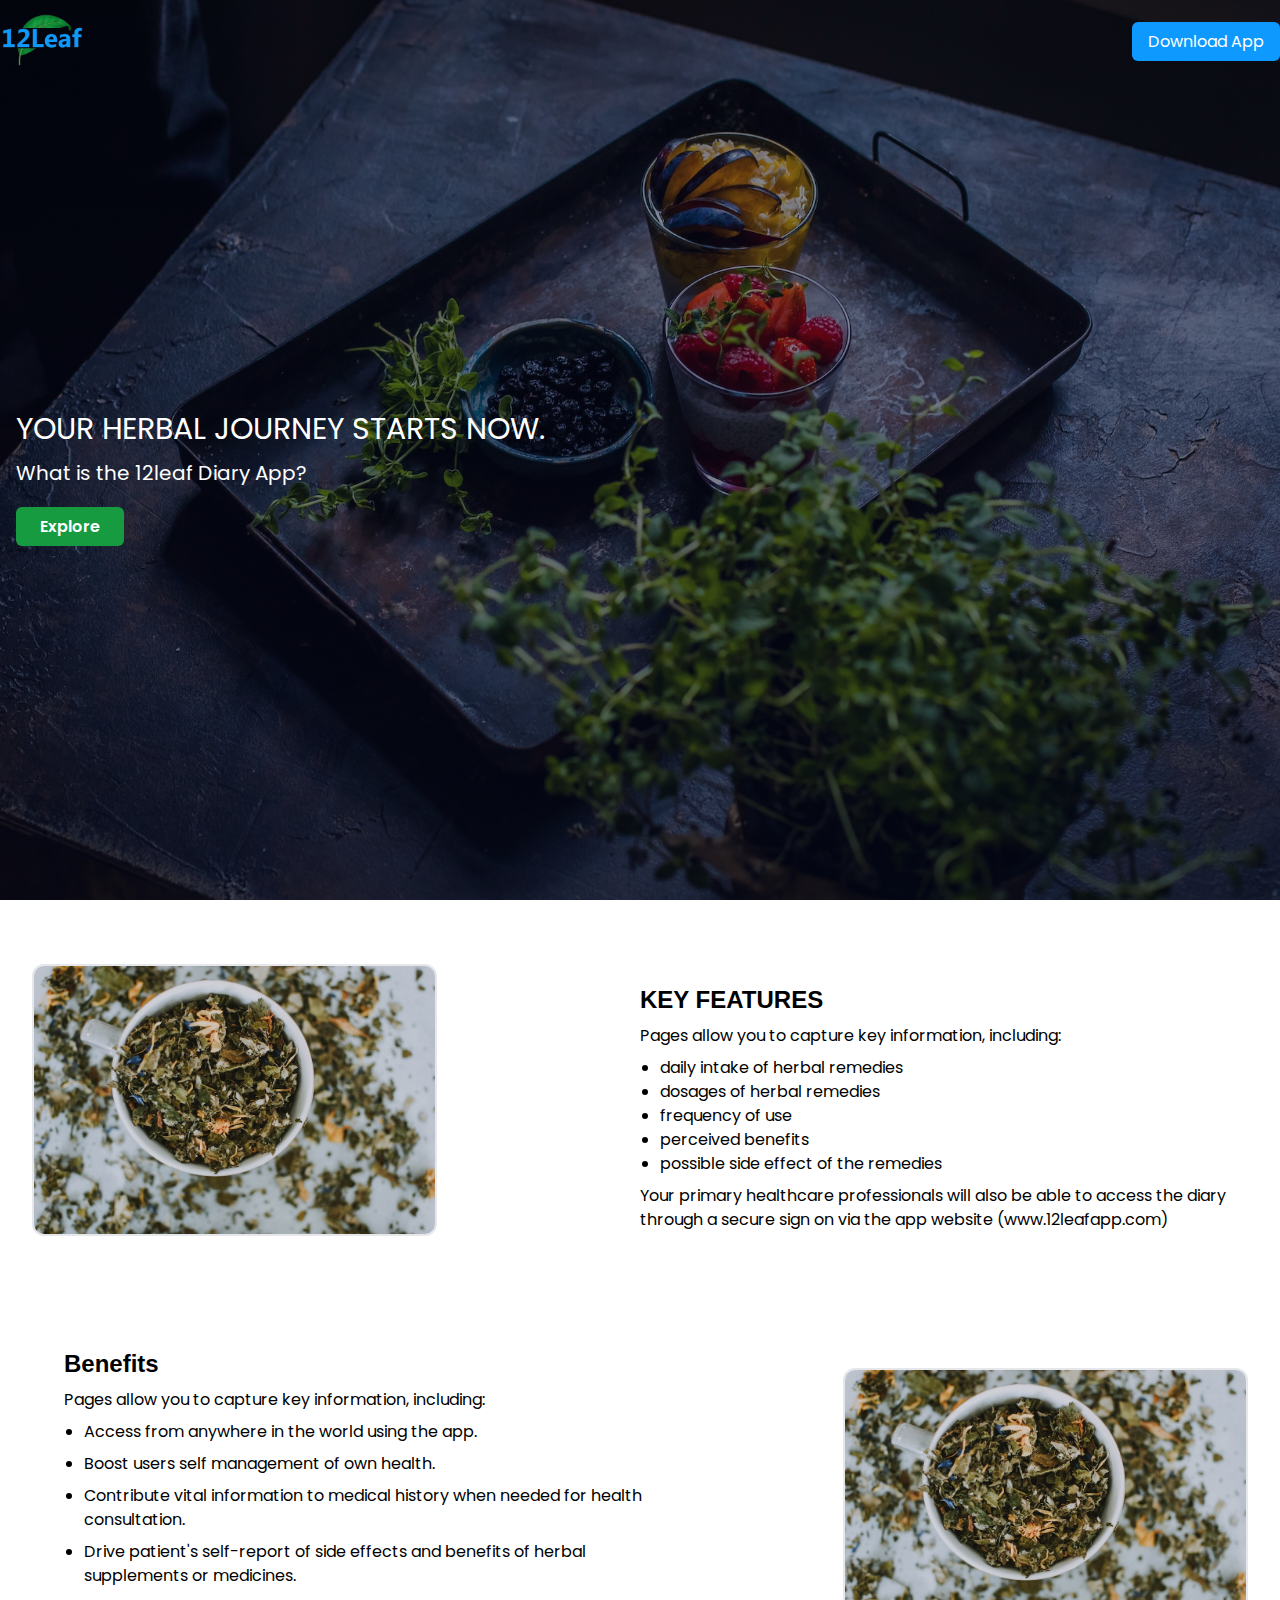
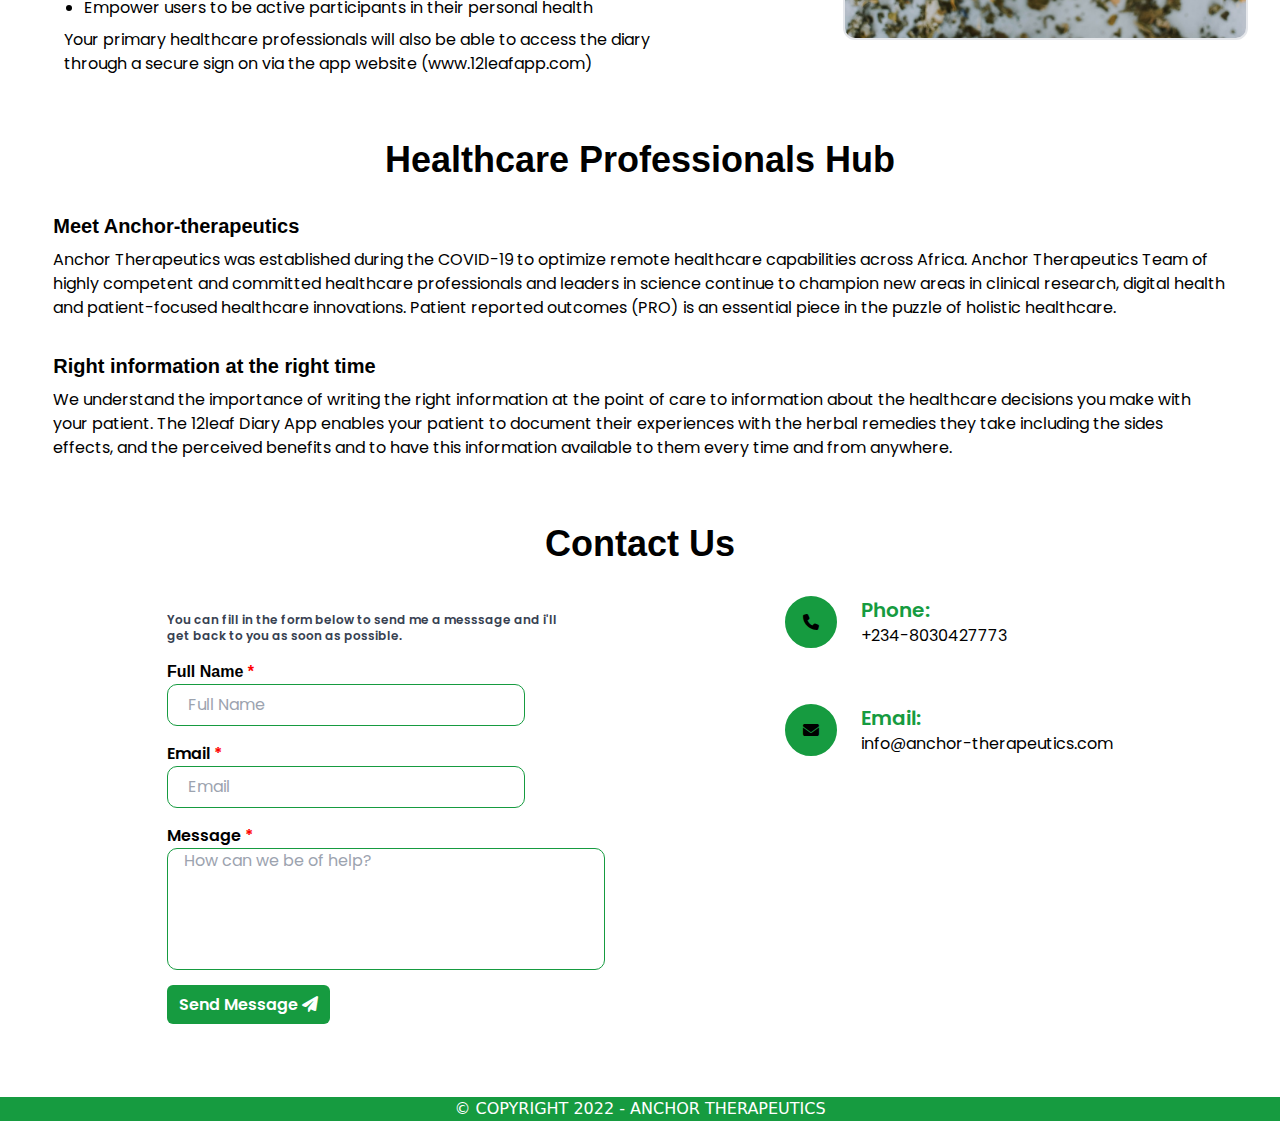
==== index.html @ 871ec303 "Add files via upload" ====
<!DOCTYPE html>
<html lang="en">

<head>
    <meta charset="UTF-8">
    <meta http-equiv="X-UA-Compatible" content="IE=edge">
    <meta name="viewport" content="width=device-width, initial-scale=1.0">
    <link rel="icon" type="image/x-icon" href="/assets/img/favicon.png">
    <title>12LeafApp - Healthcare</title>

    <!-- Google Fonts -->
    <link rel="preconnect" href="https://fonts.googleapis.com">
    <link rel="preconnect" href="https://fonts.gstatic.com" crossorigin>
    <link href="https://fonts.googleapis.com/css2?family=Poppins:wght@100;200;300;400;500;600;700&display=swap"
        rel="stylesheet">

    <!-- Google Fonts -->
    <link rel="stylesheet" href="./css/main.css">
    <link rel="stylesheet" href="Font-6.2/css/all.css">
</head>

<body style="font-family: 'Poppins', sans-serif;">

    <div  class="hero mb-8" style="background-image:linear-gradient(rgba(4,9,30,0.4),rgba(4,9,30,0.6)), url(assets/img/bg-img.jpg)">



        <div class="container mx-auto">

        <!-- Nav -->
        <div class="text-white">
            <div class="flex justify-between items-center ">
                <a href="./dashboard.html"><img src="./assets/img/12Leaf.png" alt="" width="83px"></a>
    
                <div>
                    <a href="https://play.google.com/store/apps/details?id=com.anchortherapeutics.a12leafdiary" target="_blank" class="text-white px-4 py-2 bg-blue12 rounded-md hover:bg-gradient-to-r hover:from-blue12 hover:to-green12">Download App</a>
                </div>
            </div>

            <!-- Hero Text -->
            <div class="flex flex-col  py-2 relative -bottom-80 ml-4">
                <h2 class="text-3xl mb-3">YOUR HERBAL JOURNEY STARTS NOW.</h2>
                <p class="text-xl mb-7">What is the 12leaf Diary App?
                
                    <div>
                        <a href="" class="text-white px-6 py-2 bg-green12 rounded-md font-semibold hover:bg-gradient-to-r hover:from-green12 hover:to-blue12">Explore</a>
                    </div>
                </p>
            </div>
        </div>
            
        </div>
    </div>


    <!-- Info section -->

    <div class="info container mx-auto mb-8">
        
        <!-- First info -->
        <div class="flex flex-col md:flex-row md:justify-between md:space-x-8 justify-center items-center mb-8 md:p-8">

            <div class="md:w-1/3 md:flex md:justify-center w-11/12 mb-4">
                <img src="./assets/img/pic-1.jpg" alt="" width="" class="rounded-xl border-2 border-greyy text-center">
            </div>

            <div class="md:w-1/2 w-11/12">
                <h2 class="headings text-2xl font-semibold mb-2">KEY FEATURES</h2>
                <p class="mb-2">Pages allow you to capture key information, including:</p>
                <ul class="list-disc mb-2 pl-5">
                    <li>daily intake of herbal remedies</li>
                    <li>dosages of herbal remedies</li>
                    <li>frequency of use</li>
                    <li>perceived benefits</li>
                    <li>possible side effect of the remedies</li>
                </ul>
                <p>Your primary healthcare professionals will also be able to access the diary through a secure sign on via the app website (www.12leafapp.com)</p>
            </div>
        </div>


        <!-- Second info -->
        <div class="flex flex-col md:flex-row-reverse md:justify-between md:space-x-8 justify-center items-center mb-8 md:p-8">

            <div class="md:w-1/3 md:flex md:justify-center w-11/12 mb-4">
                <img src="./assets/img/pic-1.jpg" alt="" width="" class="rounded-xl border-2 border-greyy text-center">
            </div>

            <div class="md:w-1/2 w-11/12">
                <h2 class="headings text-2xl font-semibold mb-2">Benefits</h2>
                <p class="mb-2">Pages allow you to capture key information, including:</p>
                <ul class="list-disc mb-2 space-y-2 pl-5">
                    <li>Access from anywhere in the world using the app.</li>
                    <li>Boost users self management of own health.</li>
                    <li>Contribute vital information to medical history when needed for health consultation.</li>
                    <li>Drive patient's self-report of side effects and benefits of herbal supplements or medicines.</li>
                    <li>Empower users to be active participants in their personal health</li>
                </ul>
                <p>Your primary healthcare professionals will also be able to access the diary through a secure sign on via the app website (www.12leafapp.com)</p>
            </div>
        </div>


        <!-- Third Info -->
        <div class="w-11/12 mx-auto">
            <h2 class="text-center headings font-bold text-4xl mb-8">Healthcare Professionals Hub</h2>

            <div class="space-y-2 mb-8">
                <h4 class="headings font-semibold text-xl">Meet Anchor-therapeutics</h4>
                <p>
                    Anchor Therapeutics was established during the COVID-19 to optimize remote healthcare capabilities across Africa. 
    
                    Anchor Therapeutics Team of highly competent and committed healthcare professionals and leaders in science continue to champion new areas in clinical research, digital health and patient-focused healthcare innovations.
    
                    Patient reported outcomes (PRO) is an essential piece in the puzzle of holistic healthcare.
    
                </p>
            </div>

            <div class="space-y-2 mb-8">
                <h4 class="headings font-semibold text-xl">Right information at the right time</h4>
                <p>
                    We understand the importance of writing the right information at the point of care to information about the healthcare decisions you make with your patient.

                    The 12leaf Diary App enables your patient to document their experiences with the herbal remedies they take including the sides effects, and the perceived benefits and to have this information available to them every time and from anywhere.

                </p>
            </div>
        </div>
    </div>


    <!-- Contact section -->
    <div class="w-11/12 mx-auto mb-8">
        <h2 class="headings text-4xl font-bold text-center mb-8">Contact Us</h2>

        

        <!-- Form -->

        <div class="flex flex-col md:flex-row md:justify-around">
            <div class="space-y-4 form-input mb-8 py-4 md:w-1/3">
                <p class="mb-4 text-xs font-semibold text-gray-700">You can fill in the form below to send me a messsage and i'll get back to you as soon as possible.</p>
                <div>
                    <label for="name" class="text-md font-semibold headings">Full Name <span class="asterisk">*</span> </label> <br>
                    <input type="text" name="name" id="" placeholder="Full Name" required class="px-5 py-2">
                </div>
    
                <div>
                    <label for="email" class="text-md font-semibold">Email <span class="asterisk">*</span> </label> <br>
                    <input type="text" name="email" id="" placeholder="Email" class="md:px-5 py-2" required>
                </div>
    
                <div class="mb-8">
                    <label for="message" class="text-md font-semibold">Message <span class="asterisk">*</span> </label> <br>
                    <textarea name="" id="" cols="30" rows="5" placeholder="How can we be of help?" required class="pl-4"></textarea>
                </div>
    
                <div>
                    <a href="http://" target="_blank" rel="noopener noreferrer" class=" bg-green12 px-3 py-2 rounded-md text-white font-semibold mt-8 hover:bg-gradient-to-r hover:from-blue12 hover:to-green12"">Send Message <i class="fa-solid fa-paper-plane"></i></a>
                </div>
            </div>
    
            <div class=" w-fit">
    
                <div class="flex justify-between flex-col space-y-14 w-fit">
                    <div class="flex space-x-6 items-center w-fit">
                        <i class="fa-solid fa-phone border-2 border-green12 p-4 rounded-full bg-green12"></i>
                        <p>
                            <span class="text-xl font-semibold text-green12 mb-2">Phone:</span> <br>
                            +234-8030427773
                        </p>
                    </div>

                    <div class="flex space-x-6 items-center w-fit">
                        <i class="fa-solid fa-envelope border-2 border-green12 p-4 rounded-full bg-green12"></i>
                        <p>
                            <span class="text-xl font-semibold text-green12 mb-2">Email:</span> <br>
                            <a href="mailto:info@anchor-therapeutics.com" target="_blank">info@anchor-therapeutics.com</a>
                        </p>
                    </div>
                </div>
            </div>
        </div>
    </div>


    <!-- Footer -->
    <div class="bg-green12">
        <p class="text-md text-center text-white font-sans">&copy COPYRIGHT 2022 - ANCHOR THERAPEUTICS</p>
        
    </div>

    <script src="./main.js"></script>
</body>

</html>
---- css/main.css ----
/*
! tailwindcss v3.1.8 | MIT License | https://tailwindcss.com
*/

/*
1. Prevent padding and border from affecting element width. (https://github.com/mozdevs/cssremedy/issues/4)
2. Allow adding a border to an element by just adding a border-width. (https://github.com/tailwindcss/tailwindcss/pull/116)
*/

*,
::before,
::after {
  box-sizing: border-box;
  /* 1 */
  border-width: 0;
  /* 2 */
  border-style: solid;
  /* 2 */
  border-color: #e5e7eb;
  /* 2 */
}

::before,
::after {
  --tw-content: '';
}

/*
1. Use a consistent sensible line-height in all browsers.
2. Prevent adjustments of font size after orientation changes in iOS.
3. Use a more readable tab size.
4. Use the user's configured `sans` font-family by default.
*/

html {
  line-height: 1.5;
  /* 1 */
  -webkit-text-size-adjust: 100%;
  /* 2 */
  -moz-tab-size: 4;
  /* 3 */
  -o-tab-size: 4;
     tab-size: 4;
  /* 3 */
  font-family: ui-sans-serif, system-ui, -apple-system, BlinkMacSystemFont, "Segoe UI", Roboto, "Helvetica Neue", Arial, "Noto Sans", sans-serif, "Apple Color Emoji", "Segoe UI Emoji", "Segoe UI Symbol", "Noto Color Emoji";
  /* 4 */
}

/*
1. Remove the margin in all browsers.
2. Inherit line-height from `html` so users can set them as a class directly on the `html` element.
*/

body {
  margin: 0;
  /* 1 */
  line-height: inherit;
  /* 2 */
}

/*
1. Add the correct height in Firefox.
2. Correct the inheritance of border color in Firefox. (https://bugzilla.mozilla.org/show_bug.cgi?id=190655)
3. Ensure horizontal rules are visible by default.
*/

hr {
  height: 0;
  /* 1 */
  color: inherit;
  /* 2 */
  border-top-width: 1px;
  /* 3 */
}

/*
Add the correct text decoration in Chrome, Edge, and Safari.
*/

abbr:where([title]) {
  -webkit-text-decoration: underline dotted;
          text-decoration: underline dotted;
}

/*
Remove the default font size and weight for headings.
*/

h1,
h2,
h3,
h4,
h5,
h6 {
  font-size: inherit;
  font-weight: inherit;
}

/*
Reset links to optimize for opt-in styling instead of opt-out.
*/

a {
  color: inherit;
  text-decoration: inherit;
}

/*
Add the correct font weight in Edge and Safari.
*/

b,
strong {
  font-weight: bolder;
}

/*
1. Use the user's configured `mono` font family by default.
2. Correct the odd `em` font sizing in all browsers.
*/

code,
kbd,
samp,
pre {
  font-family: ui-monospace, SFMono-Regular, Menlo, Monaco, Consolas, "Liberation Mono", "Courier New", monospace;
  /* 1 */
  font-size: 1em;
  /* 2 */
}

/*
Add the correct font size in all browsers.
*/

small {
  font-size: 80%;
}

/*
Prevent `sub` and `sup` elements from affecting the line height in all browsers.
*/

sub,
sup {
  font-size: 75%;
  line-height: 0;
  position: relative;
  vertical-align: baseline;
}

sub {
  bottom: -0.25em;
}

sup {
  top: -0.5em;
}

/*
1. Remove text indentation from table contents in Chrome and Safari. (https://bugs.chromium.org/p/chromium/issues/detail?id=999088, https://bugs.webkit.org/show_bug.cgi?id=201297)
2. Correct table border color inheritance in all Chrome and Safari. (https://bugs.chromium.org/p/chromium/issues/detail?id=935729, https://bugs.webkit.org/show_bug.cgi?id=195016)
3. Remove gaps between table borders by default.
*/

table {
  text-indent: 0;
  /* 1 */
  border-color: inherit;
  /* 2 */
  border-collapse: collapse;
  /* 3 */
}

/*
1. Change the font styles in all browsers.
2. Remove the margin in Firefox and Safari.
3. Remove default padding in all browsers.
*/

button,
input,
optgroup,
select,
textarea {
  font-family: inherit;
  /* 1 */
  font-size: 100%;
  /* 1 */
  font-weight: inherit;
  /* 1 */
  line-height: inherit;
  /* 1 */
  color: inherit;
  /* 1 */
  margin: 0;
  /* 2 */
  padding: 0;
  /* 3 */
}

/*
Remove the inheritance of text transform in Edge and Firefox.
*/

button,
select {
  text-transform: none;
}

/*
1. Correct the inability to style clickable types in iOS and Safari.
2. Remove default button styles.
*/

button,
[type='button'],
[type='reset'],
[type='submit'] {
  -webkit-appearance: button;
  /* 1 */
  background-color: transparent;
  /* 2 */
  background-image: none;
  /* 2 */
}

/*
Use the modern Firefox focus style for all focusable elements.
*/

:-moz-focusring {
  outline: auto;
}

/*
Remove the additional `:invalid` styles in Firefox. (https://github.com/mozilla/gecko-dev/blob/2f9eacd9d3d995c937b4251a5557d95d494c9be1/layout/style/res/forms.css#L728-L737)
*/

:-moz-ui-invalid {
  box-shadow: none;
}

/*
Add the correct vertical alignment in Chrome and Firefox.
*/

progress {
  vertical-align: baseline;
}

/*
Correct the cursor style of increment and decrement buttons in Safari.
*/

::-webkit-inner-spin-button,
::-webkit-outer-spin-button {
  height: auto;
}

/*
1. Correct the odd appearance in Chrome and Safari.
2. Correct the outline style in Safari.
*/

[type='search'] {
  -webkit-appearance: textfield;
  /* 1 */
  outline-offset: -2px;
  /* 2 */
}

/*
Remove the inner padding in Chrome and Safari on macOS.
*/

::-webkit-search-decoration {
  -webkit-appearance: none;
}

/*
1. Correct the inability to style clickable types in iOS and Safari.
2. Change font properties to `inherit` in Safari.
*/

::-webkit-file-upload-button {
  -webkit-appearance: button;
  /* 1 */
  font: inherit;
  /* 2 */
}

/*
Add the correct display in Chrome and Safari.
*/

summary {
  display: list-item;
}

/*
Removes the default spacing and border for appropriate elements.
*/

blockquote,
dl,
dd,
h1,
h2,
h3,
h4,
h5,
h6,
hr,
figure,
p,
pre {
  margin: 0;
}

fieldset {
  margin: 0;
  padding: 0;
}

legend {
  padding: 0;
}

ol,
ul,
menu {
  list-style: none;
  margin: 0;
  padding: 0;
}

/*
Prevent resizing textareas horizontally by default.
*/

textarea {
  resize: vertical;
}

/*
1. Reset the default placeholder opacity in Firefox. (https://github.com/tailwindlabs/tailwindcss/issues/3300)
2. Set the default placeholder color to the user's configured gray 400 color.
*/

input::-moz-placeholder, textarea::-moz-placeholder {
  opacity: 1;
  /* 1 */
  color: #9ca3af;
  /* 2 */
}

input::placeholder,
textarea::placeholder {
  opacity: 1;
  /* 1 */
  color: #9ca3af;
  /* 2 */
}

/*
Set the default cursor for buttons.
*/

button,
[role="button"] {
  cursor: pointer;
}

/*
Make sure disabled buttons don't get the pointer cursor.
*/

:disabled {
  cursor: default;
}

/*
1. Make replaced elements `display: block` by default. (https://github.com/mozdevs/cssremedy/issues/14)
2. Add `vertical-align: middle` to align replaced elements more sensibly by default. (https://github.com/jensimmons/cssremedy/issues/14#issuecomment-634934210)
   This can trigger a poorly considered lint error in some tools but is included by design.
*/

img,
svg,
video,
canvas,
audio,
iframe,
embed,
object {
  display: block;
  /* 1 */
  vertical-align: middle;
  /* 2 */
}

/*
Constrain images and videos to the parent width and preserve their intrinsic aspect ratio. (https://github.com/mozdevs/cssremedy/issues/14)
*/

img,
video {
  max-width: 100%;
  height: auto;
}

*, ::before, ::after {
  --tw-border-spacing-x: 0;
  --tw-border-spacing-y: 0;
  --tw-translate-x: 0;
  --tw-translate-y: 0;
  --tw-rotate: 0;
  --tw-skew-x: 0;
  --tw-skew-y: 0;
  --tw-scale-x: 1;
  --tw-scale-y: 1;
  --tw-pan-x:  ;
  --tw-pan-y:  ;
  --tw-pinch-zoom:  ;
  --tw-scroll-snap-strictness: proximity;
  --tw-ordinal:  ;
  --tw-slashed-zero:  ;
  --tw-numeric-figure:  ;
  --tw-numeric-spacing:  ;
  --tw-numeric-fraction:  ;
  --tw-ring-inset:  ;
  --tw-ring-offset-width: 0px;
  --tw-ring-offset-color: #fff;
  --tw-ring-color: rgb(59 130 246 / 0.5);
  --tw-ring-offset-shadow: 0 0 #0000;
  --tw-ring-shadow: 0 0 #0000;
  --tw-shadow: 0 0 #0000;
  --tw-shadow-colored: 0 0 #0000;
  --tw-blur:  ;
  --tw-brightness:  ;
  --tw-contrast:  ;
  --tw-grayscale:  ;
  --tw-hue-rotate:  ;
  --tw-invert:  ;
  --tw-saturate:  ;
  --tw-sepia:  ;
  --tw-drop-shadow:  ;
  --tw-backdrop-blur:  ;
  --tw-backdrop-brightness:  ;
  --tw-backdrop-contrast:  ;
  --tw-backdrop-grayscale:  ;
  --tw-backdrop-hue-rotate:  ;
  --tw-backdrop-invert:  ;
  --tw-backdrop-opacity:  ;
  --tw-backdrop-saturate:  ;
  --tw-backdrop-sepia:  ;
}

::-webkit-backdrop {
  --tw-border-spacing-x: 0;
  --tw-border-spacing-y: 0;
  --tw-translate-x: 0;
  --tw-translate-y: 0;
  --tw-rotate: 0;
  --tw-skew-x: 0;
  --tw-skew-y: 0;
  --tw-scale-x: 1;
  --tw-scale-y: 1;
  --tw-pan-x:  ;
  --tw-pan-y:  ;
  --tw-pinch-zoom:  ;
  --tw-scroll-snap-strictness: proximity;
  --tw-ordinal:  ;
  --tw-slashed-zero:  ;
  --tw-numeric-figure:  ;
  --tw-numeric-spacing:  ;
  --tw-numeric-fraction:  ;
  --tw-ring-inset:  ;
  --tw-ring-offset-width: 0px;
  --tw-ring-offset-color: #fff;
  --tw-ring-color: rgb(59 130 246 / 0.5);
  --tw-ring-offset-shadow: 0 0 #0000;
  --tw-ring-shadow: 0 0 #0000;
  --tw-shadow: 0 0 #0000;
  --tw-shadow-colored: 0 0 #0000;
  --tw-blur:  ;
  --tw-brightness:  ;
  --tw-contrast:  ;
  --tw-grayscale:  ;
  --tw-hue-rotate:  ;
  --tw-invert:  ;
  --tw-saturate:  ;
  --tw-sepia:  ;
  --tw-drop-shadow:  ;
  --tw-backdrop-blur:  ;
  --tw-backdrop-brightness:  ;
  --tw-backdrop-contrast:  ;
  --tw-backdrop-grayscale:  ;
  --tw-backdrop-hue-rotate:  ;
  --tw-backdrop-invert:  ;
  --tw-backdrop-opacity:  ;
  --tw-backdrop-saturate:  ;
  --tw-backdrop-sepia:  ;
}

::backdrop {
  --tw-border-spacing-x: 0;
  --tw-border-spacing-y: 0;
  --tw-translate-x: 0;
  --tw-translate-y: 0;
  --tw-rotate: 0;
  --tw-skew-x: 0;
  --tw-skew-y: 0;
  --tw-scale-x: 1;
  --tw-scale-y: 1;
  --tw-pan-x:  ;
  --tw-pan-y:  ;
  --tw-pinch-zoom:  ;
  --tw-scroll-snap-strictness: proximity;
  --tw-ordinal:  ;
  --tw-slashed-zero:  ;
  --tw-numeric-figure:  ;
  --tw-numeric-spacing:  ;
  --tw-numeric-fraction:  ;
  --tw-ring-inset:  ;
  --tw-ring-offset-width: 0px;
  --tw-ring-offset-color: #fff;
  --tw-ring-color: rgb(59 130 246 / 0.5);
  --tw-ring-offset-shadow: 0 0 #0000;
  --tw-ring-shadow: 0 0 #0000;
  --tw-shadow: 0 0 #0000;
  --tw-shadow-colored: 0 0 #0000;
  --tw-blur:  ;
  --tw-brightness:  ;
  --tw-contrast:  ;
  --tw-grayscale:  ;
  --tw-hue-rotate:  ;
  --tw-invert:  ;
  --tw-saturate:  ;
  --tw-sepia:  ;
  --tw-drop-shadow:  ;
  --tw-backdrop-blur:  ;
  --tw-backdrop-brightness:  ;
  --tw-backdrop-contrast:  ;
  --tw-backdrop-grayscale:  ;
  --tw-backdrop-hue-rotate:  ;
  --tw-backdrop-invert:  ;
  --tw-backdrop-opacity:  ;
  --tw-backdrop-saturate:  ;
  --tw-backdrop-sepia:  ;
}

.container {
  width: 100%;
}

@media (min-width: 640px) {
  .container {
    max-width: 640px;
  }
}

@media (min-width: 768px) {
  .container {
    max-width: 768px;
  }
}

@media (min-width: 1024px) {
  .container {
    max-width: 1024px;
  }
}

@media (min-width: 1280px) {
  .container {
    max-width: 1280px;
  }
}

@media (min-width: 1536px) {
  .container {
    max-width: 1536px;
  }
}

.absolute {
  position: absolute;
}

.relative {
  position: relative;
}

.top-14 {
  top: 3.5rem;
}

.right-20 {
  right: 5rem;
}

.-bottom-80 {
  bottom: -20rem;
}

.mx-auto {
  margin-left: auto;
  margin-right: auto;
}

.my-20 {
  margin-top: 5rem;
  margin-bottom: 5rem;
}

.mr-4 {
  margin-right: 1rem;
}

.mt-3 {
  margin-top: 0.75rem;
}

.mt-1 {
  margin-top: 0.25rem;
}

.mt-6 {
  margin-top: 1.5rem;
}

.mt-4 {
  margin-top: 1rem;
}

.mb-6 {
  margin-bottom: 1.5rem;
}

.mt-16 {
  margin-top: 4rem;
}

.ml-1 {
  margin-left: 0.25rem;
}

.mb-8 {
  margin-bottom: 2rem;
}

.ml-4 {
  margin-left: 1rem;
}

.mb-3 {
  margin-bottom: 0.75rem;
}

.mb-7 {
  margin-bottom: 1.75rem;
}

.mb-4 {
  margin-bottom: 1rem;
}

.mb-2 {
  margin-bottom: 0.5rem;
}

.mt-8 {
  margin-top: 2rem;
}

.block {
  display: block;
}

.flex {
  display: flex;
}

.hidden {
  display: none;
}

.h-16 {
  height: 4rem;
}

.h-screen {
  height: 100vh;
}

.w-11\/12 {
  width: 91.666667%;
}

.w-10\/12 {
  width: 83.333333%;
}

.w-fit {
  width: -webkit-fit-content;
  width: -moz-fit-content;
  width: fit-content;
}

.w-5\/6 {
  width: 83.333333%;
}

.w-full {
  width: 100%;
}

.list-disc {
  list-style-type: disc;
}

.flex-col {
  flex-direction: column;
}

.items-center {
  align-items: center;
}

.justify-center {
  justify-content: center;
}

.justify-between {
  justify-content: space-between;
}

.justify-around {
  justify-content: space-around;
}

.justify-evenly {
  justify-content: space-evenly;
}

.space-y-3 > :not([hidden]) ~ :not([hidden]) {
  --tw-space-y-reverse: 0;
  margin-top: calc(0.75rem * calc(1 - var(--tw-space-y-reverse)));
  margin-bottom: calc(0.75rem * var(--tw-space-y-reverse));
}

.space-x-4 > :not([hidden]) ~ :not([hidden]) {
  --tw-space-x-reverse: 0;
  margin-right: calc(1rem * var(--tw-space-x-reverse));
  margin-left: calc(1rem * calc(1 - var(--tw-space-x-reverse)));
}

.space-y-8 > :not([hidden]) ~ :not([hidden]) {
  --tw-space-y-reverse: 0;
  margin-top: calc(2rem * calc(1 - var(--tw-space-y-reverse)));
  margin-bottom: calc(2rem * var(--tw-space-y-reverse));
}

.space-x-16 > :not([hidden]) ~ :not([hidden]) {
  --tw-space-x-reverse: 0;
  margin-right: calc(4rem * var(--tw-space-x-reverse));
  margin-left: calc(4rem * calc(1 - var(--tw-space-x-reverse)));
}

.space-y-4 > :not([hidden]) ~ :not([hidden]) {
  --tw-space-y-reverse: 0;
  margin-top: calc(1rem * calc(1 - var(--tw-space-y-reverse)));
  margin-bottom: calc(1rem * var(--tw-space-y-reverse));
}

.space-x-3 > :not([hidden]) ~ :not([hidden]) {
  --tw-space-x-reverse: 0;
  margin-right: calc(0.75rem * var(--tw-space-x-reverse));
  margin-left: calc(0.75rem * calc(1 - var(--tw-space-x-reverse)));
}

.space-x-6 > :not([hidden]) ~ :not([hidden]) {
  --tw-space-x-reverse: 0;
  margin-right: calc(1.5rem * var(--tw-space-x-reverse));
  margin-left: calc(1.5rem * calc(1 - var(--tw-space-x-reverse)));
}

.space-y-12 > :not([hidden]) ~ :not([hidden]) {
  --tw-space-y-reverse: 0;
  margin-top: calc(3rem * calc(1 - var(--tw-space-y-reverse)));
  margin-bottom: calc(3rem * var(--tw-space-y-reverse));
}

.space-y-2 > :not([hidden]) ~ :not([hidden]) {
  --tw-space-y-reverse: 0;
  margin-top: calc(0.5rem * calc(1 - var(--tw-space-y-reverse)));
  margin-bottom: calc(0.5rem * var(--tw-space-y-reverse));
}

.space-y-14 > :not([hidden]) ~ :not([hidden]) {
  --tw-space-y-reverse: 0;
  margin-top: calc(3.5rem * calc(1 - var(--tw-space-y-reverse)));
  margin-bottom: calc(3.5rem * var(--tw-space-y-reverse));
}

.space-x-1 > :not([hidden]) ~ :not([hidden]) {
  --tw-space-x-reverse: 0;
  margin-right: calc(0.25rem * var(--tw-space-x-reverse));
  margin-left: calc(0.25rem * calc(1 - var(--tw-space-x-reverse)));
}

.space-y-6 > :not([hidden]) ~ :not([hidden]) {
  --tw-space-y-reverse: 0;
  margin-top: calc(1.5rem * calc(1 - var(--tw-space-y-reverse)));
  margin-bottom: calc(1.5rem * var(--tw-space-y-reverse));
}

.space-y-1 > :not([hidden]) ~ :not([hidden]) {
  --tw-space-y-reverse: 0;
  margin-top: calc(0.25rem * calc(1 - var(--tw-space-y-reverse)));
  margin-bottom: calc(0.25rem * var(--tw-space-y-reverse));
}

.rounded-lg {
  border-radius: 0.5rem;
}

.rounded-full {
  border-radius: 9999px;
}

.rounded-md {
  border-radius: 0.375rem;
}

.rounded-xl {
  border-radius: 0.75rem;
}

.rounded-tl-lg {
  border-top-left-radius: 0.5rem;
}

.rounded-tr-lg {
  border-top-right-radius: 0.5rem;
}

.rounded-br-lg {
  border-bottom-right-radius: 0.5rem;
}

.rounded-tl-xl {
  border-top-left-radius: 0.75rem;
}

.rounded-bl-xl {
  border-bottom-left-radius: 0.75rem;
}

.rounded-tr-xl {
  border-top-right-radius: 0.75rem;
}

.rounded-br-xl {
  border-bottom-right-radius: 0.75rem;
}

.border-2 {
  border-width: 2px;
}

.border-solid {
  border-style: solid;
}

.border-green12 {
  --tw-border-opacity: 1;
  border-color: rgb(22 155 64 / var(--tw-border-opacity));
}

.border-blue-500 {
  --tw-border-opacity: 1;
  border-color: rgb(59 130 246 / var(--tw-border-opacity));
}

.border-gray-700 {
  --tw-border-opacity: 1;
  border-color: rgb(55 65 81 / var(--tw-border-opacity));
}

.bg-gray-300 {
  --tw-bg-opacity: 1;
  background-color: rgb(209 213 219 / var(--tw-bg-opacity));
}

.bg-white {
  --tw-bg-opacity: 1;
  background-color: rgb(255 255 255 / var(--tw-bg-opacity));
}

.bg-gray-500 {
  --tw-bg-opacity: 1;
  background-color: rgb(107 114 128 / var(--tw-bg-opacity));
}

.bg-grey12 {
  --tw-bg-opacity: 1;
  background-color: rgb(229 229 229 / var(--tw-bg-opacity));
}

.bg-blue12 {
  --tw-bg-opacity: 1;
  background-color: rgb(14 153 254 / var(--tw-bg-opacity));
}

.bg-green12 {
  --tw-bg-opacity: 1;
  background-color: rgb(22 155 64 / var(--tw-bg-opacity));
}

.bg-gradient-to-r {
  background-image: linear-gradient(to right, var(--tw-gradient-stops));
}

.from-green12 {
  --tw-gradient-from: #169B40;
  --tw-gradient-to: rgb(22 155 64 / 0);
  --tw-gradient-stops: var(--tw-gradient-from), var(--tw-gradient-to);
}

.to-blue12 {
  --tw-gradient-to: #0E99FE;
}

.p-1 {
  padding: 0.25rem;
}

.p-3 {
  padding: 0.75rem;
}

.p-8 {
  padding: 2rem;
}

.p-4 {
  padding: 1rem;
}

.px-2 {
  padding-left: 0.5rem;
  padding-right: 0.5rem;
}

.px-8 {
  padding-left: 2rem;
  padding-right: 2rem;
}

.py-8 {
  padding-top: 2rem;
  padding-bottom: 2rem;
}

.py-12 {
  padding-top: 3rem;
  padding-bottom: 3rem;
}

.px-6 {
  padding-left: 1.5rem;
  padding-right: 1.5rem;
}

.py-2 {
  padding-top: 0.5rem;
  padding-bottom: 0.5rem;
}

.px-4 {
  padding-left: 1rem;
  padding-right: 1rem;
}

.py-4 {
  padding-top: 1rem;
  padding-bottom: 1rem;
}

.px-5 {
  padding-left: 1.25rem;
  padding-right: 1.25rem;
}

.px-3 {
  padding-left: 0.75rem;
  padding-right: 0.75rem;
}

.px-20 {
  padding-left: 5rem;
  padding-right: 5rem;
}

.pt-1 {
  padding-top: 0.25rem;
}

.pb-14 {
  padding-bottom: 3.5rem;
}

.pt-8 {
  padding-top: 2rem;
}

.pt-2 {
  padding-top: 0.5rem;
}

.pt-5 {
  padding-top: 1.25rem;
}

.pl-5 {
  padding-left: 1.25rem;
}

.pl-4 {
  padding-left: 1rem;
}

.text-center {
  text-align: center;
}

.font-sans {
  font-family: ui-sans-serif, system-ui, -apple-system, BlinkMacSystemFont, "Segoe UI", Roboto, "Helvetica Neue", Arial, "Noto Sans", sans-serif, "Apple Color Emoji", "Segoe UI Emoji", "Segoe UI Symbol", "Noto Color Emoji";
}

.text-sm {
  font-size: 0.875rem;
  line-height: 1.25rem;
}

.text-lg {
  font-size: 1.125rem;
  line-height: 1.75rem;
}

.text-xs {
  font-size: 0.75rem;
  line-height: 1rem;
}

.text-4xl {
  font-size: 2.25rem;
  line-height: 2.5rem;
}

.text-3xl {
  font-size: 1.875rem;
  line-height: 2.25rem;
}

.text-xl {
  font-size: 1.25rem;
  line-height: 1.75rem;
}

.text-2xl {
  font-size: 1.5rem;
  line-height: 2rem;
}

.font-semibold {
  font-weight: 600;
}

.font-bold {
  font-weight: 700;
}

.font-extralight {
  font-weight: 200;
}

.font-light {
  font-weight: 300;
}

.font-medium {
  font-weight: 500;
}

.text-grey12 {
  --tw-text-opacity: 1;
  color: rgb(229 229 229 / var(--tw-text-opacity));
}

.text-red-500 {
  --tw-text-opacity: 1;
  color: rgb(239 68 68 / var(--tw-text-opacity));
}

.text-gray-700 {
  --tw-text-opacity: 1;
  color: rgb(55 65 81 / var(--tw-text-opacity));
}

.text-green12 {
  --tw-text-opacity: 1;
  color: rgb(22 155 64 / var(--tw-text-opacity));
}

.text-gray-500 {
  --tw-text-opacity: 1;
  color: rgb(107 114 128 / var(--tw-text-opacity));
}

.text-white {
  --tw-text-opacity: 1;
  color: rgb(255 255 255 / var(--tw-text-opacity));
}

.text-gray-900 {
  --tw-text-opacity: 1;
  color: rgb(17 24 39 / var(--tw-text-opacity));
}

.text-gray-600 {
  --tw-text-opacity: 1;
  color: rgb(75 85 99 / var(--tw-text-opacity));
}

.img {
  border-radius: 50px;
}

.ney {
  border-radius: 50%;
  background: #FFFFFF;
  box-shadow: 6px 6px 12px #a3a3a3,
        -6px -6px 12px #ffffff;
  border: 4px solid green;
}

.hove:hover {
  transform: scale(1.05);
  color: #169B40;
}

.hove {
  transition: transform 0.2s;
}

.have:hover {
  transform: scale(0.9);
}

.have {
  transition: transform 0.2s;
}

/* Profile Styling */

.input-group {
  position: relative;
}

.input {
  padding: 10px;
  background: #E5E5E5;
  border-radius: 4px;
  outline: none;
  color: gray;
  border: 2px solid #169B40;
  overflow: hidden;
}

.placeholder {
  position: absolute;
  top: 10px;
  left: 8px;
  font-size: 14px;
  padding: 0px 5px;
  color: #0E99FE;
  transition: 0.3s;
  pointer-events: none;
}

.input:not(:-moz-placeholder-shown)+.placeholder {
  top: -10px;
  background-color: #E5E5E5;
}

.input:focus+.placeholder,
.input:not(:placeholder-shown)+.placeholder {
  top: -10px;
  background-color: #E5E5E5;
}

/* Signin Styling */

input:focus {
  outline: 0 none;
}

.leaf12 {
  position: absolute;
  top: 0;
  left: 50%;
  transform: translate(-50%, 0%);
}

.background {
  background: url(/assets/img/bg-1.jpg);
  /* background-position: center; */
  background-size: cover;
}

.profile {
  display: flex;
}

/* Hero Section */

.hero {
  height: 100vh;
  width: 100%;
  background-image: linear-gradient(rgba(0, 0, 0, .3), rgba(0, 0, 0, .6)), url(assets/img/bg-img.jpg);
  background-repeat: no-repeat;
  background-position: center;
  background-size: cover;
}

.bg-vid {
  position: absolute;
  right: 0;
  bottom: 0;
  z-index: -1;
}

.info {
  height: 100%;
  width: 100%;
  overflow: hidden;
}

.headings {
  font-family: 'Roboto', sans-serif;
}

.asterisk {
  color: red;
}

.form-input input {
  border: 1px solid #169B40;
  border-radius: 10px;
}

.form-input textarea {
  border: 1px solid #169B40;
  border-radius: 10px;
  resize: none;
  outline: none;
  overflow: hidden;
}

.hover\:bg-gradient-to-r:hover {
  background-image: linear-gradient(to right, var(--tw-gradient-stops));
}

.hover\:from-blue12:hover {
  --tw-gradient-from: #0E99FE;
  --tw-gradient-to: rgb(14 153 254 / 0);
  --tw-gradient-stops: var(--tw-gradient-from), var(--tw-gradient-to);
}

.hover\:from-green12:hover {
  --tw-gradient-from: #169B40;
  --tw-gradient-to: rgb(22 155 64 / 0);
  --tw-gradient-stops: var(--tw-gradient-from), var(--tw-gradient-to);
}

.hover\:to-green12:hover {
  --tw-gradient-to: #169B40;
}

.hover\:to-blue12:hover {
  --tw-gradient-to: #0E99FE;
}

.hover\:text-red-600:hover {
  --tw-text-opacity: 1;
  color: rgb(220 38 38 / var(--tw-text-opacity));
}

@media (min-width: 768px) {
  .md\:flex {
    display: flex;
  }

  .md\:w-1\/3 {
    width: 33.333333%;
  }

  .md\:w-1\/2 {
    width: 50%;
  }

  .md\:flex-row {
    flex-direction: row;
  }

  .md\:flex-row-reverse {
    flex-direction: row-reverse;
  }

  .md\:justify-center {
    justify-content: center;
  }

  .md\:justify-between {
    justify-content: space-between;
  }

  .md\:justify-around {
    justify-content: space-around;
  }

  .md\:space-x-4 > :not([hidden]) ~ :not([hidden]) {
    --tw-space-x-reverse: 0;
    margin-right: calc(1rem * var(--tw-space-x-reverse));
    margin-left: calc(1rem * calc(1 - var(--tw-space-x-reverse)));
  }

  .md\:space-y-0 > :not([hidden]) ~ :not([hidden]) {
    --tw-space-y-reverse: 0;
    margin-top: calc(0px * calc(1 - var(--tw-space-y-reverse)));
    margin-bottom: calc(0px * var(--tw-space-y-reverse));
  }

  .md\:space-x-6 > :not([hidden]) ~ :not([hidden]) {
    --tw-space-x-reverse: 0;
    margin-right: calc(1.5rem * var(--tw-space-x-reverse));
    margin-left: calc(1.5rem * calc(1 - var(--tw-space-x-reverse)));
  }

  .md\:space-x-5 > :not([hidden]) ~ :not([hidden]) {
    --tw-space-x-reverse: 0;
    margin-right: calc(1.25rem * var(--tw-space-x-reverse));
    margin-left: calc(1.25rem * calc(1 - var(--tw-space-x-reverse)));
  }

  .md\:space-x-8 > :not([hidden]) ~ :not([hidden]) {
    --tw-space-x-reverse: 0;
    margin-right: calc(2rem * var(--tw-space-x-reverse));
    margin-left: calc(2rem * calc(1 - var(--tw-space-x-reverse)));
  }

  .md\:p-8 {
    padding: 2rem;
  }

  .md\:px-16 {
    padding-left: 4rem;
    padding-right: 4rem;
  }

  .md\:px-14 {
    padding-left: 3.5rem;
    padding-right: 3.5rem;
  }

  .md\:px-5 {
    padding-left: 1.25rem;
    padding-right: 1.25rem;
  }

  .md\:pr-10 {
    padding-right: 2.5rem;
  }

  .md\:text-xl {
    font-size: 1.25rem;
    line-height: 1.75rem;
  }

  .md\:text-4xl {
    font-size: 2.25rem;
    line-height: 2.5rem;
  }

  .md\:text-sm {
    font-size: 0.875rem;
    line-height: 1.25rem;
  }
}

@media (min-width: 1024px) {
  .lg\:block {
    display: block;
  }

  .lg\:hidden {
    display: none;
  }

  .lg\:rounded-tr-none {
    border-top-right-radius: 0px;
  }

  .lg\:rounded-br-none {
    border-bottom-right-radius: 0px;
  }

  .lg\:px-28 {
    padding-left: 7rem;
    padding-right: 7rem;
  }
}
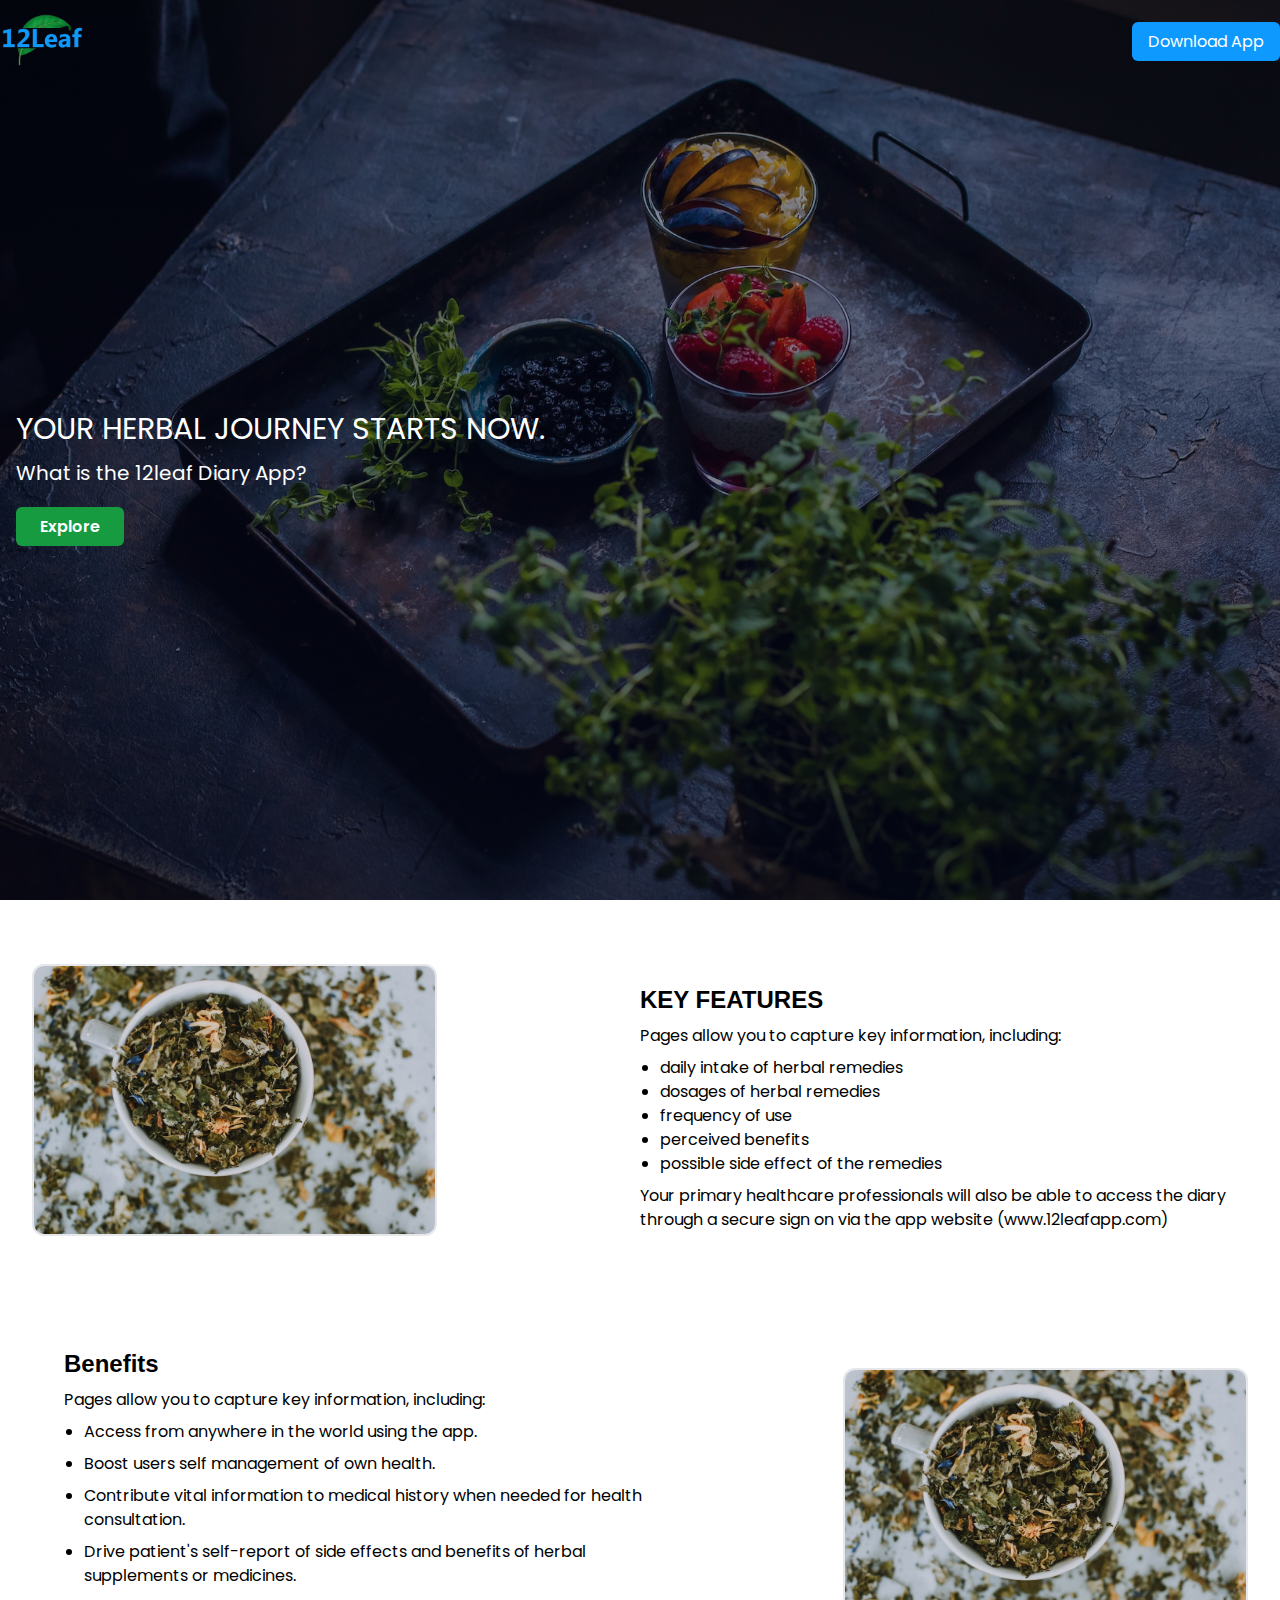
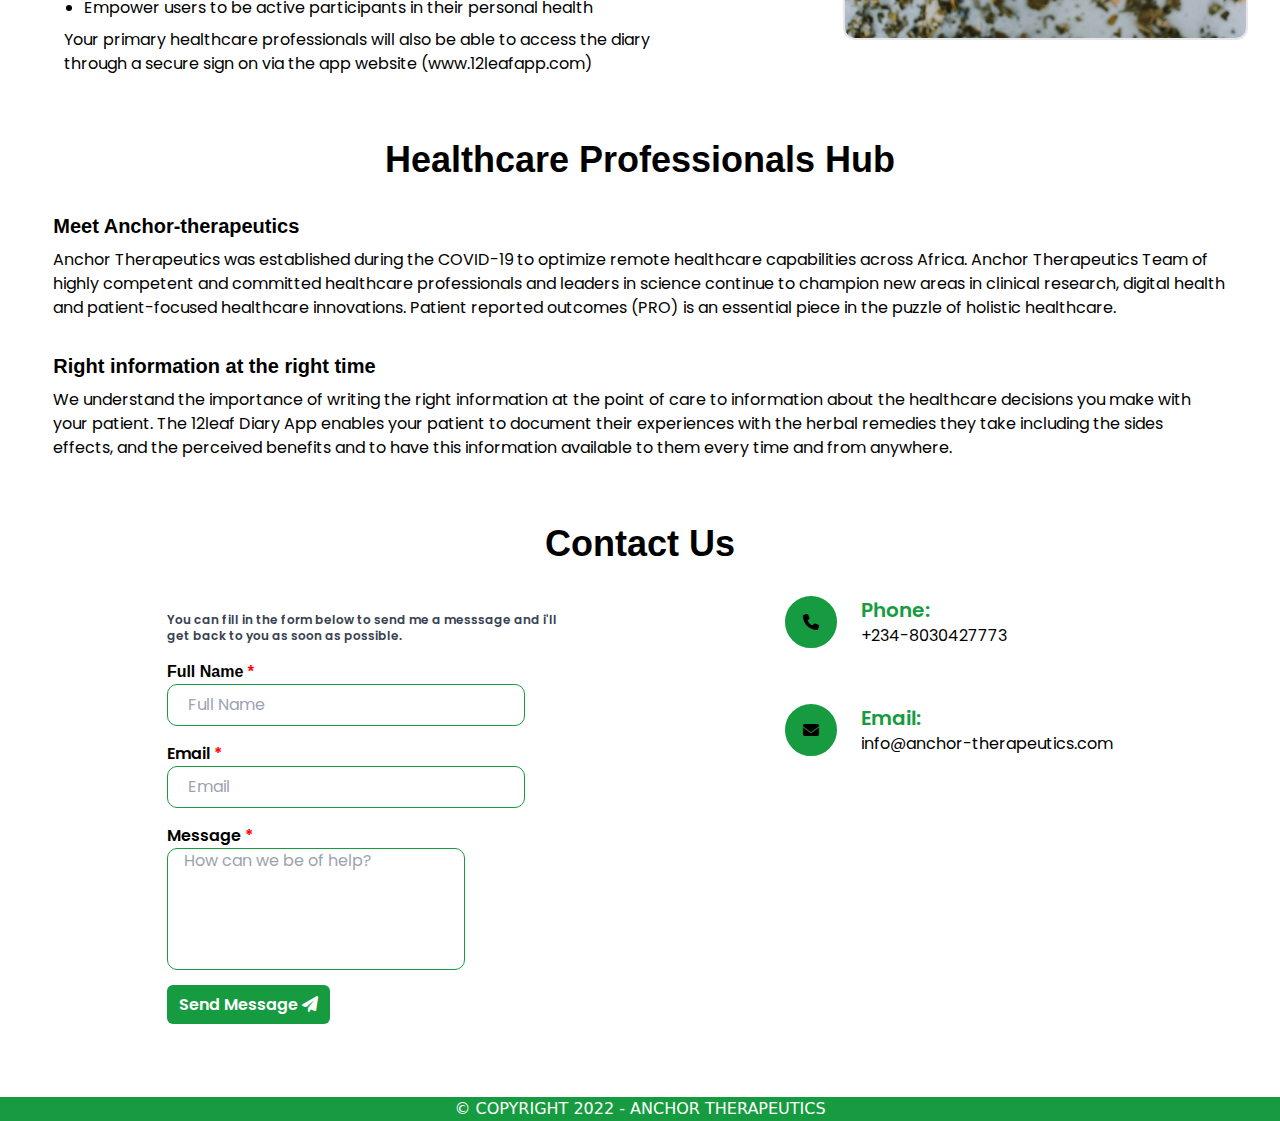
==== commit 5d14c445: "Update index.html" ====
--- a/index.html
+++ b/index.html
@@ -143,7 +143,7 @@
                 <p class="mb-4 text-xs font-semibold text-gray-700">You can fill in the form below to send me a messsage and i'll get back to you as soon as possible.</p>
                 <div>
                     <label for="name" class="text-md font-semibold headings">Full Name <span class="asterisk">*</span> </label> <br>
-                    <input type="text" name="name" id="" placeholder="Full Name" required class="px-5 py-2">
+                    <input type="text" name="name" id="" placeholder="Full Name" required class="md:px-5 py-2">
                 </div>
     
                 <div>
@@ -153,7 +153,7 @@
     
                 <div class="mb-8">
                     <label for="message" class="text-md font-semibold">Message <span class="asterisk">*</span> </label> <br>
-                    <textarea name="" id="" cols="30" rows="5" placeholder="How can we be of help?" required class="pl-4"></textarea>
+                    <textarea name="" id="" cols="20" rows="5" placeholder="How can we be of help?" required class="pl-4"></textarea>
                 </div>
     
                 <div>
@@ -194,4 +194,4 @@
     <script src="./main.js"></script>
 </body>
 
-</html>+</html>
